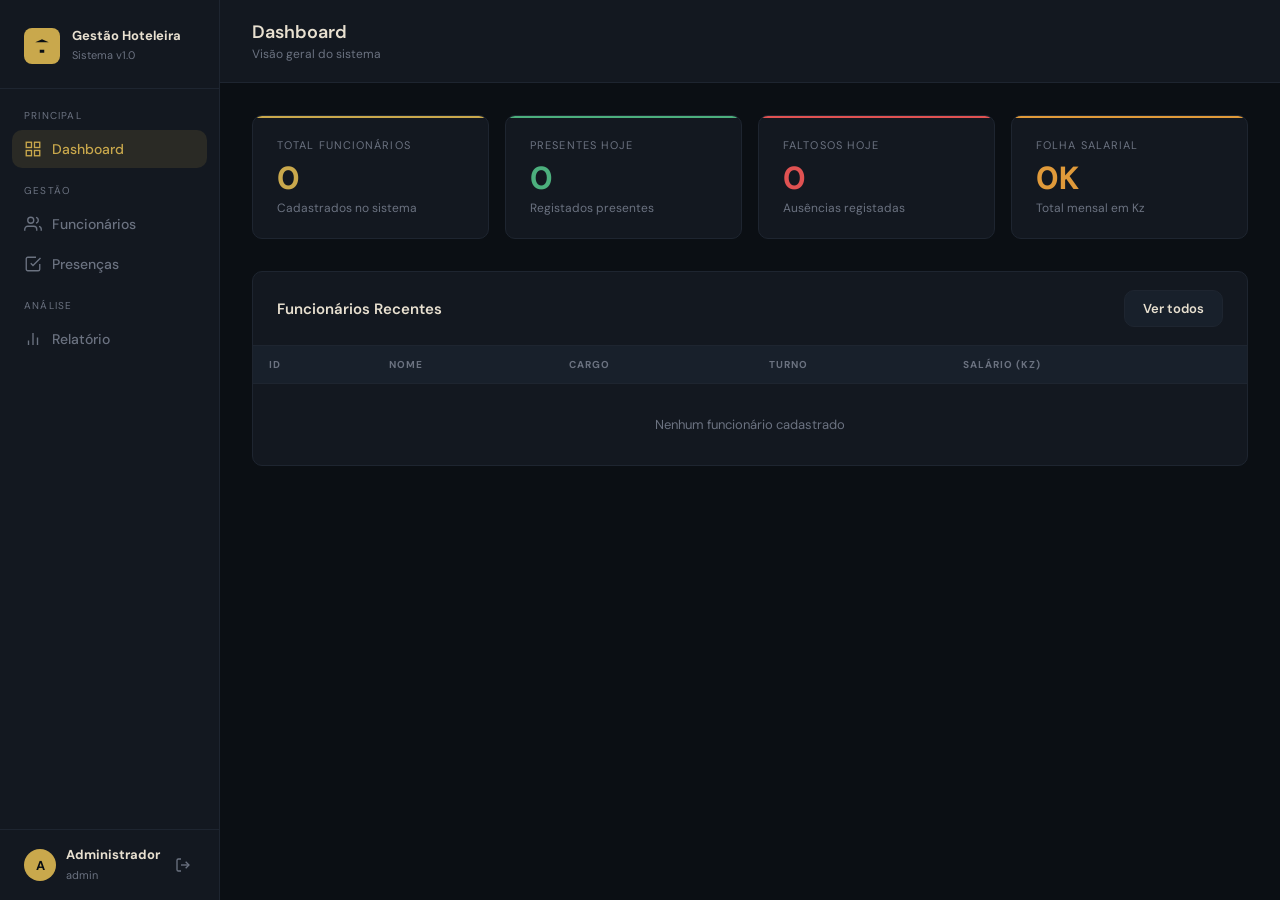
==== dashboard.html @ 61be3314 "Add files via upload FRONT-END" ====
<!DOCTYPE html>
<html lang="pt">
<head>
  <meta charset="UTF-8"/>
  <meta name="viewport" content="width=device-width, initial-scale=1.0"/>
  <title>Gestão Hoteleira — Dashboard</title>
  <link rel="stylesheet" href="dashboard.css"/>
</head>
<body>


<aside class="sidebar">
  <div class="sidebar-brand">
    <div class="brand-icon">
      <svg viewBox="0 0 24 24"><path d="M3 21h18M3 7l9-4 9 4M4 21V7M20 21V7M9 21v-4h6v4"/></svg>
    </div>
    <div class="brand-text">
      <strong>Gestão Hoteleira</strong>
      <span>Sistema v1.0</span>
    </div>
  </div>

  <nav>
    <div class="nav-section">Principal</div>
    <a class="active" onclick="showPage('dashboard', this)">
      <svg viewBox="0 0 24 24"><rect x="3" y="3" width="7" height="7"/><rect x="14" y="3" width="7" height="7"/><rect x="14" y="14" width="7" height="7"/><rect x="3" y="14" width="7" height="7"/></svg>
      Dashboard
    </a>

    <div class="nav-section">Gestão</div>
    <a onclick="showPage('funcionarios', this)">
      <svg viewBox="0 0 24 24"><path d="M17 21v-2a4 4 0 00-4-4H5a4 4 0 00-4 4v2"/><circle cx="9" cy="7" r="4"/><path d="M23 21v-2a4 4 0 00-3-3.87M16 3.13a4 4 0 010 7.75"/></svg>
      Funcionários
    </a>
    <a onclick="showPage('presencas', this)">
      <svg viewBox="0 0 24 24"><path d="M9 11l3 3L22 4"/><path d="M21 12v7a2 2 0 01-2 2H5a2 2 0 01-2-2V5a2 2 0 012-2h11"/></svg>
      Presenças
    </a>

    <div class="nav-section">Análise</div>
    <a onclick="showPage('relatorio', this)">
      <svg viewBox="0 0 24 24"><line x1="18" y1="20" x2="18" y2="10"/><line x1="12" y1="20" x2="12" y2="4"/><line x1="6" y1="20" x2="6" y2="14"/></svg>
      Relatório
    </a>
  </nav>

  <div class="sidebar-user">
    <div class="avatar">A</div>
    <div class="user-info">
      <strong>Administrador</strong>
      <span>admin</span>
    </div>
    <button class="btn-logout" title="Sair" onclick="logout()">
      <svg viewBox="0 0 24 24"><path d="M9 21H5a2 2 0 01-2-2V5a2 2 0 012-2h4"/><polyline points="16 17 21 12 16 7"/><line x1="21" y1="12" x2="9" y2="12"/></svg>
    </button>
  </div>
</aside>

<!-- MAIN-->
<div class="main">

  <!-- TOPBAR -->
  <div class="topbar">
    <div>
      <h1 id="pageTitle">Dashboard</h1>
      <div class="breadcrumb" id="pageCrumb">Visão geral do sistema</div>
    </div>
    <button class="btn btn-primary" id="topActionBtn" onclick="openModal('add')" style="display:none">
      <svg viewBox="0 0 24 24"><line x1="12" y1="5" x2="12" y2="19"/><line x1="5" y1="12" x2="19" y2="12"/></svg>
      Novo Funcionário
    </button>
  </div>

  <div class="content">

    <!-- DASHBOARD  -->
    <div class="page active" id="page-dashboard">
      <div class="stats-grid">
        <div class="stat-card gold">
          <div class="label">Total Funcionários</div>
          <div class="value" id="sc-total">0</div>
          <div class="sub">Cadastrados no sistema</div>
        </div>
        <div class="stat-card green">
          <div class="label">Presentes Hoje</div>
          <div class="value" id="sc-presentes">0</div>
          <div class="sub">Registados presentes</div>
        </div>
        <div class="stat-card red">
          <div class="label">Faltosos Hoje</div>
          <div class="value" id="sc-faltosos">0</div>
          <div class="sub">Ausências registadas</div>
        </div>
        <div class="stat-card warn">
          <div class="label">Folha Salarial</div>
          <div class="value" id="sc-salario">0</div>
          <div class="sub">Total mensal em Kz</div>
        </div>
      </div>

      <div class="panel">
        <div class="panel-head">
          <h2>Funcionários Recentes</h2>
          <button class="btn btn-ghost" onclick="showPage('funcionarios', document.querySelectorAll('nav a')[1])">Ver todos</button>
        </div>
        <div class="table-wrap">
          <table>
            <thead>
              <tr><th>ID</th><th>Nome</th><th>Cargo</th><th>Turno</th><th>Salário (Kz)</th></tr>
            </thead>
            <tbody id="dash-tbody"></tbody>
          </table>
        </div>
      </div>
    </div>

    <!-- FUNCIONÁRIOS -->
    <div class="page" id="page-funcionarios">
      <div class="panel">
        <div class="panel-head">
          <h2>Todos os Funcionários</h2>
          <div style="display:flex;gap:10px;align-items:center;flex-wrap:wrap">
            <div class="search-box">
              <svg viewBox="0 0 24 24"><circle cx="11" cy="11" r="8"/><line x1="21" y1="21" x2="16.65" y2="16.65"/></svg>
              <input type="text" placeholder="Pesquisar…" id="searchInput" oninput="renderTable()"/>
            </div>
            <button class="btn btn-primary" onclick="openModal('add')">
              <svg viewBox="0 0 24 24"><line x1="12" y1="5" x2="12" y2="19"/><line x1="5" y1="12" x2="19" y2="12"/></svg>
              Cadastrar
            </button>
          </div>
        </div>
        <div class="table-wrap">
          <table>
            <thead>
              <tr><th>ID</th><th>Nome</th><th>BI</th><th>Cargo</th><th>Turno</th><th>Salário (Kz)</th><th>Telefone</th><th>Acções</th></tr>
            </thead>
            <tbody id="func-tbody"></tbody>
          </table>
        </div>
      </div>
    </div>

    <!--PRESENÇAS -->
    <div class="page" id="page-presencas">
      <div class="panel" style="margin-bottom:24px">
        <div class="panel-head"><h2>Registar Presença</h2></div>
        <div style="padding:24px;display:flex;gap:12px;flex-wrap:wrap;align-items:flex-end">
          <div class="form-group" style="flex:1;min-width:160px">
            <label>ID do Funcionário</label>
            <input type="number" id="pres-id" placeholder="Ex: 1"/>
          </div>
          <div class="form-group" style="flex:1;min-width:160px">
            <label>Estado</label>
            <select id="pres-estado">
              <option value="Presente">Presente</option>
              <option value="Faltou">Faltou</option>
            </select>
          </div>
          <button class="btn btn-primary" onclick="registrarPresenca()" style="height:42px">Registar</button>
        </div>
      </div>

      <div class="panel">
        <div class="panel-head"><h2>Histórico de Presenças</h2></div>
        <div class="presence-grid" id="pres-grid" style="padding:20px"></div>
      </div>
    </div>

    <!--RELATÓRIO -->
    <div class="page" id="page-relatorio">
      <div class="relatorio-grid" id="rel-grid"></div>
    </div>

  </div><!-- /content -->
</div><!-- /main -->

<!-- MODAL — Cadastrar / Editar Funcionário -->
<div class="modal-overlay" id="modalOverlay" onclick="closeModalOut(event)">
  <div class="modal">
    <div class="modal-head">
      <h3 id="modalTitle">Cadastrar Funcionário</h3>
      <button class="close-btn" onclick="closeModal()">
        <svg viewBox="0 0 24 24"><line x1="18" y1="6" x2="6" y2="18"/><line x1="6" y1="6" x2="18" y2="18"/></svg>
      </button>
    </div>

    <div class="modal-body">
      <div class="form-grid">

        <div class="form-group full">
          <label>Nome Completo</label>
          <input type="text" id="f-nome" placeholder="Ex: João Silva"/>
          <span class="field-error" id="e-nome">Campo obrigatório</span>
        </div>

        <div class="form-group">
          <label>BI <small style="color:var(--muted)">(9núm + 2let + 3núm)</small></label>
          <input type="text" id="f-bi" placeholder="Ex: 003456789LA042" maxlength="14"/>
          <span class="field-error" id="e-bi">BI inválido ou duplicado</span>
        </div>

        <div class="form-group">
          <label>Cargo</label>
          <input type="text" id="f-cargo" placeholder="Ex: Recepcionista"/>
          <span class="field-error" id="e-cargo">Campo obrigatório</span>
        </div>

        <div class="form-group">
          <label>Salário (Kz)</label>
          <input type="number" id="f-salario" placeholder="Ex: 150000" min="1"/>
          <span class="field-error" id="e-salario">Salário inválido</span>
        </div>

        <div class="form-group">
          <label>Telefone <small style="color:var(--muted)">(9 dígitos, inicia 2 ou 9)</small></label>
          <input type="text" id="f-telefone" placeholder="Ex: 923456789" maxlength="9"/>
          <span class="field-error" id="e-telefone">Número inválido ou duplicado</span>
        </div>

        <div class="form-group">
          <label>Turno</label>
          <select id="f-turno">
            <option value="Manhã">Manhã</option>
            <option value="Tarde">Tarde</option>
            <option value="Noite">Noite</option>
            <option value="Rotativo">Rotativo</option>
          </select>
        </div>

      </div>
    </div>

    <div class="modal-foot">
      <button class="btn btn-ghost" onclick="closeModal()">Cancelar</button>
      <button class="btn btn-primary" onclick="salvarFuncionario()">
        <svg viewBox="0 0 24 24"><polyline points="20 6 9 17 4 12"/></svg>
        <span id="btnSalvarLabel">Cadastrar</span>
      </button>
    </div>
  </div>
</div>

<!-- TOAST -->
<div id="toast">
  <span class="dot" id="toast-dot"></span>
  <span id="toast-msg"></span>
</div>

<script src="dashboard.js"></script>
</body>
</html>
---- dashboard.css ----
@import url('https://fonts.googleapis.com/css2?family=Playfair+Display:wght@400;700&family=DM+Sans:wght@300;400;500;600&display=swap');

*, *::before, *::after { box-sizing: border-box; margin: 0; padding: 0; }

:root {
  --bg:       #0b0f14;
  --surface:  #131820;
  --surface2: #18202b;
  --border:   #1e2530;
  --gold:     #c9a84c;
  --gold-dim: #8a6c28;
  --text:     #e8e0d0;
  --muted:    #6b7280;
  --danger:   #e05252;
  --success:  #4caf7d;
  --warn:     #e09a3a;
  --sidebar:  220px;
  --r:        10px;
}

body {
  min-height: 100vh;
  background: var(--bg);
  font-family: 'DM Sans', sans-serif;
  color: var(--text);
  display: flex;
}

/* SIDEBAR */
.sidebar {
  width: var(--sidebar);
  background: var(--surface);
  border-right: 1px solid var(--border);
  display: flex;
  flex-direction: column;
  position: fixed;
  top: 0; left: 0; bottom: 0;
  z-index: 100;
}

.sidebar-brand {
  padding: 28px 24px 24px;
  border-bottom: 1px solid var(--border);
  display: flex;
  align-items: center;
  gap: 12px;
}

.brand-icon {
  width: 36px; height: 36px;
  background: var(--gold);
  border-radius: 8px;
  display: grid;
  place-items: center;
  flex-shrink: 0;
}
.brand-icon svg { width: 18px; fill: #0b0f14; }

.brand-text { line-height: 1.25; }
.brand-text strong { display: block; font-size: 13px; color: var(--text); }
.brand-text span   { font-size: 11px; color: var(--muted); }

nav { flex: 1; padding: 20px 12px; overflow-y: auto; }

.nav-section {
  font-size: 10px;
  letter-spacing: 0.12em;
  text-transform: uppercase;
  color: var(--muted);
  padding: 0 12px;
  margin: 16px 0 8px;
}
.nav-section:first-child { margin-top: 0; }

nav a {
  display: flex;
  align-items: center;
  gap: 10px;
  padding: 10px 12px;
  border-radius: var(--r);
  text-decoration: none;
  color: var(--muted);
  font-size: 14px;
  font-weight: 500;
  cursor: pointer;
  transition: background .15s, color .15s;
  margin-bottom: 2px;
}
nav a svg { width: 18px; stroke: currentColor; fill: none; stroke-width: 1.8; flex-shrink: 0; }
nav a:hover  { background: var(--surface2); color: var(--text); }
nav a.active { background: rgba(201,168,76,.12); color: var(--gold); }

.sidebar-user {
  padding: 16px 24px;
  border-top: 1px solid var(--border);
  display: flex;
  align-items: center;
  gap: 10px;
}

.avatar {
  width: 32px; height: 32px;
  background: var(--gold);
  border-radius: 50%;
  display: grid;
  place-items: center;
  font-size: 13px;
  font-weight: 700;
  color: #0b0f14;
  flex-shrink: 0;
}
.user-info strong { display: block; font-size: 13px; }
.user-info span   { font-size: 11px; color: var(--muted); }

.btn-logout {
  margin-left: auto;
  background: none;
  border: none;
  color: var(--muted);
  cursor: pointer;
  padding: 4px;
  border-radius: 6px;
  display: grid;
  place-items: center;
  transition: color .15s;
}
.btn-logout:hover { color: var(--danger); }
.btn-logout svg { width: 16px; stroke: currentColor; fill: none; stroke-width: 2; }

/* MAIN LAYOUT*/
.main {
  margin-left: var(--sidebar);
  flex: 1;
  display: flex;
  flex-direction: column;
  min-height: 100vh;
}

.topbar {
  padding: 20px 32px;
  border-bottom: 1px solid var(--border);
  display: flex;
  align-items: center;
  justify-content: space-between;
  background: var(--surface);
  position: sticky;
  top: 0;
  z-index: 50;
}
.topbar h1         { font-size: 18px; font-weight: 600; }
.topbar .breadcrumb{ font-size: 12px; color: var(--muted); margin-top: 2px; }

.content { padding: 32px; flex: 1; }

/* BUTTONS*/
.btn {
  display: inline-flex;
  align-items: center;
  gap: 8px;
  padding: 9px 18px;
  border-radius: var(--r);
  font-family: 'DM Sans', sans-serif;
  font-size: 13px;
  font-weight: 600;
  cursor: pointer;
  border: none;
  transition: background .15s, transform .1s;
}
.btn:active { transform: scale(.97); }
.btn svg    { width: 15px; stroke: currentColor; fill: none; stroke-width: 2; }

.btn-primary       { background: var(--gold); color: #0b0f14; }
.btn-primary:hover { background: #dbbf6a; }

.btn-ghost         { background: var(--surface2); color: var(--text); border: 1px solid var(--border); }
.btn-ghost:hover   { border-color: var(--gold); color: var(--gold); }

.btn-danger        { background: rgba(224,82,82,.12); color: var(--danger); border: 1px solid rgba(224,82,82,.2); }
.btn-danger:hover  { background: rgba(224,82,82,.2); }

/* STAT CARDS*/
.stats-grid {
  display: grid;
  grid-template-columns: repeat(auto-fit, minmax(200px, 1fr));
  gap: 16px;
  margin-bottom: 32px;
}

.stat-card {
  background: var(--surface);
  border: 1px solid var(--border);
  border-radius: var(--r);
  padding: 22px 24px;
  position: relative;
  overflow: hidden;
}
.stat-card::before {
  content: '';
  position: absolute;
  top: 0; left: 0; right: 0;
  height: 2px;
}
.stat-card.gold::before  { background: var(--gold); }
.stat-card.green::before { background: var(--success); }
.stat-card.red::before   { background: var(--danger); }
.stat-card.warn::before  { background: var(--warn); }

.stat-card .label { font-size: 11px; letter-spacing: .1em; text-transform: uppercase; color: var(--muted); margin-bottom: 10px; }
.stat-card .value { font-size: 32px; font-weight: 700; line-height: 1; }
.stat-card.gold  .value { color: var(--gold); }
.stat-card.green .value { color: var(--success); }
.stat-card.red   .value { color: var(--danger); }
.stat-card.warn  .value { color: var(--warn); }
.stat-card .sub  { font-size: 12px; color: var(--muted); margin-top: 6px; }

/* PANEL */
.panel {
  background: var(--surface);
  border: 1px solid var(--border);
  border-radius: var(--r);
  overflow: hidden;
}

.panel-head {
  padding: 18px 24px;
  border-bottom: 1px solid var(--border);
  display: flex;
  align-items: center;
  justify-content: space-between;
  gap: 12px;
  flex-wrap: wrap;
}
.panel-head h2 { font-size: 15px; font-weight: 600; }

/* SEARCH */
.search-box {
  display: flex;
  align-items: center;
  gap: 8px;
  background: var(--bg);
  border: 1px solid var(--border);
  border-radius: var(--r);
  padding: 8px 14px;
  font-size: 13px;
  color: var(--muted);
}
.search-box input {
  background: none;
  border: none;
  outline: none;
  color: var(--text);
  font-size: 13px;
  font-family: 'DM Sans', sans-serif;
  width: 180px;
}
.search-box svg { width: 15px; stroke: currentColor; fill: none; stroke-width: 2; flex-shrink: 0; }

/*TABLE */
.table-wrap { overflow-x: auto; }

table { width: 100%; border-collapse: collapse; font-size: 13px; }

th {
  text-align: left;
  padding: 12px 16px;
  font-size: 10px;
  letter-spacing: .1em;
  text-transform: uppercase;
  color: var(--muted);
  background: var(--surface2);
  border-bottom: 1px solid var(--border);
}

td {
  padding: 14px 16px;
  border-bottom: 1px solid var(--border);
  vertical-align: middle;
}
tr:last-child td { border-bottom: none; }
tr:hover td      { background: rgba(255,255,255,.02); }

/*BADGES*/
.badge {
  display: inline-block;
  padding: 3px 10px;
  border-radius: 20px;
  font-size: 11px;
  font-weight: 600;
}
.badge-green { background: rgba(76,175,125,.15); color: var(--success); }
.badge-red   { background: rgba(224,82,82,.12);  color: var(--danger); }
.badge-gold  { background: rgba(201,168,76,.12); color: var(--gold); }

/*ROW ACTIONS*/
.row-actions { display: flex; gap: 8px; }

.icon-btn {
  width: 30px; height: 30px;
  display: grid;
  place-items: center;
  border-radius: 6px;
  border: 1px solid var(--border);
  background: none;
  cursor: pointer;
  color: var(--muted);
  transition: background .15s, color .15s, border-color .15s;
}
.icon-btn svg { width: 14px; stroke: currentColor; fill: none; stroke-width: 2; }
.icon-btn:hover.edit { background: rgba(201,168,76,.12); color: var(--gold); border-color: var(--gold-dim); }
.icon-btn:hover.del  { background: rgba(224,82,82,.12); color: var(--danger); border-color: rgba(224,82,82,.3); }

/* EMPTY STATE */
.empty-state {
  text-align: center;
  padding: 60px 20px;
  color: var(--muted);
}
.empty-state svg { width: 40px; stroke: currentColor; fill: none; stroke-width: 1.2; margin-bottom: 12px; opacity: .4; }
.empty-state p   { font-size: 14px; }

/* MODAL */
.modal-overlay {
  position: fixed;
  inset: 0;
  background: rgba(0,0,0,.7);
  backdrop-filter: blur(4px);
  display: flex;
  align-items: center;
  justify-content: center;
  z-index: 200;
  opacity: 0;
  pointer-events: none;
  transition: opacity .2s;
}
.modal-overlay.open { opacity: 1; pointer-events: all; }

.modal {
  background: var(--surface);
  border: 1px solid var(--border);
  border-radius: 14px;
  width: 520px;
  max-width: 95vw;
  max-height: 90vh;
  overflow-y: auto;
  transform: translateY(20px) scale(.97);
  transition: transform .25s ease;
}
.modal-overlay.open .modal { transform: none; }

.modal-head {
  padding: 24px 28px 20px;
  border-bottom: 1px solid var(--border);
  display: flex;
  align-items: center;
  justify-content: space-between;
}
.modal-head h3 { font-size: 17px; font-weight: 600; }

.close-btn {
  width: 30px; height: 30px;
  background: none;
  border: 1px solid var(--border);
  border-radius: 6px;
  cursor: pointer;
  color: var(--muted);
  display: grid;
  place-items: center;
  transition: color .15s;
}
.close-btn svg { width: 14px; stroke: currentColor; fill: none; stroke-width: 2.5; }
.close-btn:hover { color: var(--text); }

.modal-body { padding: 24px 28px; }
.modal-foot { padding: 0 28px 24px; display: flex; gap: 10px; justify-content: flex-end; }

/*FORM GRID (MODAL)*/
.form-grid { display: grid; grid-template-columns: 1fr 1fr; gap: 16px; }
.form-grid .full { grid-column: 1/-1; }

.form-group { display: flex; flex-direction: column; gap: 6px; }
.form-group label {
  font-size: 11px;
  letter-spacing: .08em;
  text-transform: uppercase;
  color: var(--muted);
}
.form-group input,
.form-group select {
  background: var(--bg);
  border: 1px solid var(--border);
  border-radius: 8px;
  color: var(--text);
  font-family: 'DM Sans', sans-serif;
  font-size: 14px;
  padding: 11px 14px;
  outline: none;
  transition: border-color .2s;
}
.form-group input:focus,
.form-group select:focus { border-color: var(--gold); }
.form-group select option { background: var(--surface); }
.form-group input.err     { border-color: var(--danger); }

.field-error      { font-size: 11px; color: var(--danger); display: none; }
.field-error.show { display: block; }

/*PRESENÇAS CARDS*/
.presence-grid {
  display: grid;
  grid-template-columns: repeat(auto-fill, minmax(260px, 1fr));
  gap: 16px;
}

.presence-card {
  background: var(--surface);
  border: 1px solid var(--border);
  border-radius: var(--r);
  padding: 20px;
  display: flex;
  align-items: center;
  gap: 14px;
}

.p-avatar {
  width: 44px; height: 44px;
  border-radius: 50%;
  display: grid;
  place-items: center;
  font-weight: 700;
  font-size: 16px;
  color: #0b0f14;
  flex-shrink: 0;
}
.p-info strong { display: block; font-size: 14px; margin-bottom: 4px; }
.p-info span   { font-size: 12px; color: var(--muted); }

/* RELATÓRIO GRID */
.relatorio-grid {
  display: grid;
  grid-template-columns: 1fr 1fr;
  gap: 24px;
}

/*PAGES */
.page        { display: none; }
.page.active { display: block; }

/* TOAST */
#toast {
  position: fixed;
  bottom: 28px;
  right: 28px;
  background: var(--surface2);
  border: 1px solid var(--border);
  border-radius: var(--r);
  padding: 14px 20px;
  font-size: 14px;
  color: var(--text);
  display: flex;
  align-items: center;
  gap: 10px;
  z-index: 999;
  transform: translateY(80px);
  opacity: 0;
  transition: transform .3s ease, opacity .3s;
  max-width: 320px;
}
#toast.show { transform: none; opacity: 1; }
#toast .dot { width: 8px; height: 8px; border-radius: 50%; flex-shrink: 0; }

/* RESPONSIVE */
@media (max-width: 768px) {
  .sidebar          { display: none; }
  .main             { margin-left: 0; }
  .content          { padding: 20px; }
  .form-grid        { grid-template-columns: 1fr; }
  .relatorio-grid   { grid-template-columns: 1fr; }
}
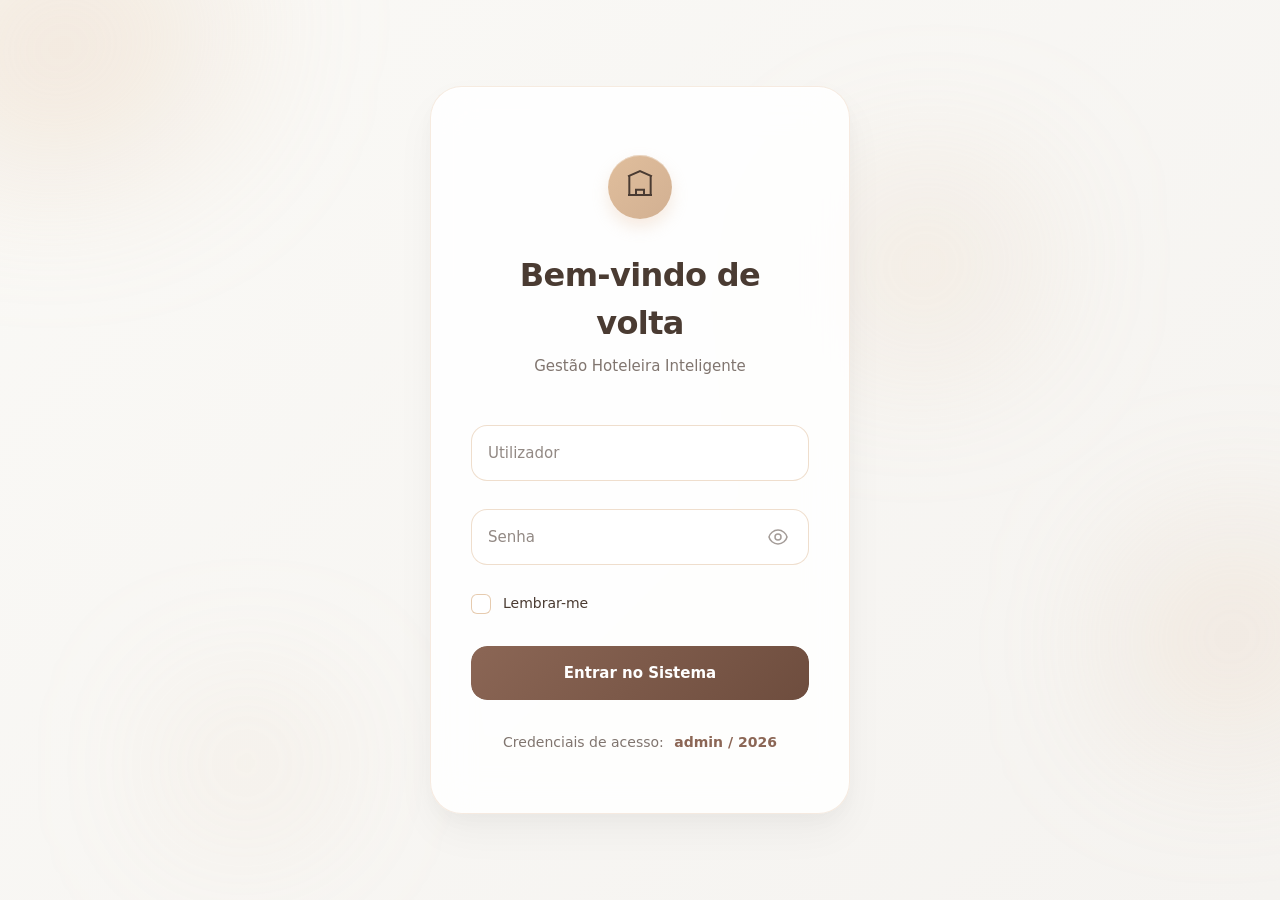
==== commit 3e50dadb: "Add files via upload" ====
--- a/dashboard.html
+++ b/dashboard.html
@@ -8,7 +8,6 @@
 </head>
 <body>
 
-
 <aside class="sidebar">
   <div class="sidebar-brand">
     <div class="brand-icon">
@@ -56,7 +55,7 @@
   </div>
 </aside>
 
-<!-- MAIN-->
+<!-- MAIN -->
 <div class="main">
 
   <!-- TOPBAR -->
@@ -73,7 +72,7 @@
 
   <div class="content">
 
-    <!-- DASHBOARD  -->
+    <!-- DASHBOARD -->
     <div class="page active" id="page-dashboard">
       <div class="stats-grid">
         <div class="stat-card gold">
@@ -141,7 +140,7 @@
       </div>
     </div>
 
-    <!--PRESENÇAS -->
+    <!-- PRESENÇAS -->
     <div class="page" id="page-presencas">
       <div class="panel" style="margin-bottom:24px">
         <div class="panel-head"><h2>Registar Presença</h2></div>
@@ -167,8 +166,14 @@
       </div>
     </div>
 
-    <!--RELATÓRIO -->
+    <!-- RELATÓRIO -->
     <div class="page" id="page-relatorio">
+      <div style="display:flex;justify-content:flex-end;margin-bottom:20px">
+        <button class="btn btn-primary" onclick="exportarPDF()">
+          <svg viewBox="0 0 24 24"><path d="M21 15v4a2 2 0 01-2 2H5a2 2 0 01-2-2v-4"/><polyline points="7 10 12 15 17 10"/><line x1="12" y1="15" x2="12" y2="3"/></svg>
+          Exportar PDF
+        </button>
+      </div>
       <div class="relatorio-grid" id="rel-grid"></div>
     </div>
 
@@ -249,4 +254,4 @@
 
 <script src="dashboard.js"></script>
 </body>
-</html>
+</html>
--- a/dashboard.css
+++ b/dashboard.css
@@ -1,23 +1,22 @@
-
-
 @import url('https://fonts.googleapis.com/css2?family=Playfair+Display:wght@400;700&family=DM+Sans:wght@300;400;500;600&display=swap');
 
 *, *::before, *::after { box-sizing: border-box; margin: 0; padding: 0; }
 
 :root {
-  --bg:       #0b0f14;
-  --surface:  #131820;
-  --surface2: #18202b;
-  --border:   #1e2530;
-  --gold:     #c9a84c;
-  --gold-dim: #8a6c28;
-  --text:     #e8e0d0;
-  --muted:    #6b7280;
-  --danger:   #e05252;
-  --success:  #4caf7d;
-  --warn:     #e09a3a;
+  /* Paleta Luxo Minimalista */
+  --bg:       #FAF9F6; /* Fundo Principal - Creme */
+  --surface:  #FFFFFF; /* Fundo dos Painéis/Cartões */
+  --surface2: #F5F3F0; /* Fundo secundário (Hovers e headers de tabela) */
+  --border:   rgba(224, 190, 156, 0.4); /* Bordos Bege/Areia */
+  --gold:     #8B6655; /* Destaque principal - Castanho Cobre */
+  --gold-dim: #6E4D3E; /* Cobre Escuro para hovers */
+  --text:     #4A3B32; /* Texto Principal - Castanho Cinza Escuro */
+  --muted:    rgba(74, 59, 50, 0.6); /* Texto Secundário */
+  --danger:   #D32F2F; /* Vermelho ajustado para leitura no claro */
+  --success:  #2E7D32; /* Verde ajustado para leitura no claro */
+  --warn:     #F57C00; /* Laranja/Amarelo de aviso */
   --sidebar:  220px;
-  --r:        10px;
+  --r:        12px; /* Arredondamento ligeiramente mais suave */
 }
 
 body {
@@ -38,6 +37,7 @@
   position: fixed;
   top: 0; left: 0; bottom: 0;
   z-index: 100;
+  box-shadow: 2px 0 24px rgba(0, 0, 0, 0.02);
 }
 
 .sidebar-brand {
@@ -55,8 +55,9 @@
   display: grid;
   place-items: center;
   flex-shrink: 0;
-}
-.brand-icon svg { width: 18px; fill: #0b0f14; }
+  box-shadow: 0 4px 8px rgba(139, 102, 85, 0.2);
+}
+.brand-icon svg { width: 18px; fill: #FFFFFF; }
 
 .brand-text { line-height: 1.25; }
 .brand-text strong { display: block; font-size: 13px; color: var(--text); }
@@ -90,7 +91,7 @@
 }
 nav a svg { width: 18px; stroke: currentColor; fill: none; stroke-width: 1.8; flex-shrink: 0; }
 nav a:hover  { background: var(--surface2); color: var(--text); }
-nav a.active { background: rgba(201,168,76,.12); color: var(--gold); }
+nav a.active { background: rgba(139, 102, 85, 0.08); color: var(--gold); }
 
 .sidebar-user {
   padding: 16px 24px;
@@ -108,10 +109,11 @@
   place-items: center;
   font-size: 13px;
   font-weight: 700;
-  color: #0b0f14;
+  color: #FFFFFF;
   flex-shrink: 0;
-}
-.user-info strong { display: block; font-size: 13px; }
+  box-shadow: 0 2px 6px rgba(139, 102, 85, 0.2);
+}
+.user-info strong { display: block; font-size: 13px; color: var(--text); }
 .user-info span   { font-size: 11px; color: var(--muted); }
 
 .btn-logout {
@@ -124,12 +126,12 @@
   border-radius: 6px;
   display: grid;
   place-items: center;
-  transition: color .15s;
-}
-.btn-logout:hover { color: var(--danger); }
+  transition: color .15s, background .15s;
+}
+.btn-logout:hover { color: var(--danger); background: rgba(211, 47, 47, 0.08); }
 .btn-logout svg { width: 16px; stroke: currentColor; fill: none; stroke-width: 2; }
 
-/* MAIN LAYOUT*/
+/* MAIN LAYOUT */
 .main {
   margin-left: var(--sidebar);
   flex: 1;
@@ -148,13 +150,14 @@
   position: sticky;
   top: 0;
   z-index: 50;
-}
-.topbar h1         { font-size: 18px; font-weight: 600; }
+  box-shadow: 0 4px 20px rgba(0, 0, 0, 0.01);
+}
+.topbar h1         { font-size: 18px; font-weight: 600; color: var(--text); }
 .topbar .breadcrumb{ font-size: 12px; color: var(--muted); margin-top: 2px; }
 
 .content { padding: 32px; flex: 1; }
 
-/* BUTTONS*/
+/* BUTTONS */
 .btn {
   display: inline-flex;
   align-items: center;
@@ -166,21 +169,21 @@
   font-weight: 600;
   cursor: pointer;
   border: none;
-  transition: background .15s, transform .1s;
+  transition: all .2s;
 }
 .btn:active { transform: scale(.97); }
 .btn svg    { width: 15px; stroke: currentColor; fill: none; stroke-width: 2; }
 
-.btn-primary       { background: var(--gold); color: #0b0f14; }
-.btn-primary:hover { background: #dbbf6a; }
-
-.btn-ghost         { background: var(--surface2); color: var(--text); border: 1px solid var(--border); }
-.btn-ghost:hover   { border-color: var(--gold); color: var(--gold); }
-
-.btn-danger        { background: rgba(224,82,82,.12); color: var(--danger); border: 1px solid rgba(224,82,82,.2); }
-.btn-danger:hover  { background: rgba(224,82,82,.2); }
-
-/* STAT CARDS*/
+.btn-primary       { background: var(--gold); color: #FFFFFF; box-shadow: 0 4px 12px rgba(139, 102, 85, 0.2); }
+.btn-primary:hover { background: var(--gold-dim); box-shadow: 0 6px 16px rgba(139, 102, 85, 0.3); }
+
+.btn-ghost         { background: var(--surface); color: var(--text); border: 1.5px solid var(--border); }
+.btn-ghost:hover   { border-color: var(--gold); color: var(--gold); background: rgba(139, 102, 85, 0.04); }
+
+.btn-danger        { background: rgba(211, 47, 47, 0.08); color: var(--danger); border: 1.5px solid rgba(211, 47, 47, 0.2); }
+.btn-danger:hover  { background: rgba(211, 47, 47, 0.15); }
+
+/* STAT CARDS */
 .stats-grid {
   display: grid;
   grid-template-columns: repeat(auto-fit, minmax(200px, 1fr));
@@ -195,19 +198,20 @@
   padding: 22px 24px;
   position: relative;
   overflow: hidden;
+  box-shadow: 0 4px 16px rgba(0, 0, 0, 0.02);
 }
 .stat-card::before {
   content: '';
   position: absolute;
   top: 0; left: 0; right: 0;
-  height: 2px;
+  height: 3px;
 }
 .stat-card.gold::before  { background: var(--gold); }
 .stat-card.green::before { background: var(--success); }
 .stat-card.red::before   { background: var(--danger); }
 .stat-card.warn::before  { background: var(--warn); }
 
-.stat-card .label { font-size: 11px; letter-spacing: .1em; text-transform: uppercase; color: var(--muted); margin-bottom: 10px; }
+.stat-card .label { font-size: 11px; letter-spacing: .1em; text-transform: uppercase; color: var(--muted); margin-bottom: 10px; font-weight: 600;}
 .stat-card .value { font-size: 32px; font-weight: 700; line-height: 1; }
 .stat-card.gold  .value { color: var(--gold); }
 .stat-card.green .value { color: var(--success); }
@@ -221,6 +225,7 @@
   border: 1px solid var(--border);
   border-radius: var(--r);
   overflow: hidden;
+  box-shadow: 0 8px 24px rgba(0, 0, 0, 0.02);
 }
 
 .panel-head {
@@ -231,8 +236,9 @@
   justify-content: space-between;
   gap: 12px;
   flex-wrap: wrap;
-}
-.panel-head h2 { font-size: 15px; font-weight: 600; }
+  background: var(--surface);
+}
+.panel-head h2 { font-size: 15px; font-weight: 600; color: var(--text); }
 
 /* SEARCH */
 .search-box {
@@ -240,12 +246,14 @@
   align-items: center;
   gap: 8px;
   background: var(--bg);
-  border: 1px solid var(--border);
+  border: 1.5px solid var(--border);
   border-radius: var(--r);
   padding: 8px 14px;
   font-size: 13px;
   color: var(--muted);
-}
+  transition: border-color .2s;
+}
+.search-box:focus-within { border-color: var(--gold); }
 .search-box input {
   background: none;
   border: none;
@@ -255,61 +263,63 @@
   font-family: 'DM Sans', sans-serif;
   width: 180px;
 }
+.search-box input::placeholder { color: var(--muted); }
 .search-box svg { width: 15px; stroke: currentColor; fill: none; stroke-width: 2; flex-shrink: 0; }
 
-/*TABLE */
+/* TABLE */
 .table-wrap { overflow-x: auto; }
 
 table { width: 100%; border-collapse: collapse; font-size: 13px; }
 
 th {
   text-align: left;
-  padding: 12px 16px;
+  padding: 14px 16px;
   font-size: 10px;
   letter-spacing: .1em;
   text-transform: uppercase;
   color: var(--muted);
   background: var(--surface2);
   border-bottom: 1px solid var(--border);
+  font-weight: 600;
 }
 
 td {
-  padding: 14px 16px;
+  padding: 16px;
   border-bottom: 1px solid var(--border);
   vertical-align: middle;
 }
 tr:last-child td { border-bottom: none; }
-tr:hover td      { background: rgba(255,255,255,.02); }
-
-/*BADGES*/
+tr:hover td      { background: rgba(139, 102, 85, 0.03); } /* Fundo suave Cobre ao passar o rato */
+
+/* BADGES */
 .badge {
   display: inline-block;
-  padding: 3px 10px;
+  padding: 4px 12px;
   border-radius: 20px;
   font-size: 11px;
   font-weight: 600;
 }
-.badge-green { background: rgba(76,175,125,.15); color: var(--success); }
-.badge-red   { background: rgba(224,82,82,.12);  color: var(--danger); }
-.badge-gold  { background: rgba(201,168,76,.12); color: var(--gold); }
-
-/*ROW ACTIONS*/
+.badge-green { background: rgba(46, 125, 50, 0.1); color: var(--success); }
+.badge-red   { background: rgba(211, 47, 47, 0.1);  color: var(--danger); }
+.badge-gold  { background: rgba(139, 102, 85, 0.1); color: var(--gold); }
+
+/* ROW ACTIONS */
 .row-actions { display: flex; gap: 8px; }
 
 .icon-btn {
-  width: 30px; height: 30px;
+  width: 32px; height: 32px;
   display: grid;
   place-items: center;
-  border-radius: 6px;
-  border: 1px solid var(--border);
-  background: none;
+  border-radius: 8px;
+  border: 1.5px solid transparent;
+  background: var(--surface2);
   cursor: pointer;
   color: var(--muted);
-  transition: background .15s, color .15s, border-color .15s;
+  transition: all .2s;
 }
 .icon-btn svg { width: 14px; stroke: currentColor; fill: none; stroke-width: 2; }
-.icon-btn:hover.edit { background: rgba(201,168,76,.12); color: var(--gold); border-color: var(--gold-dim); }
-.icon-btn:hover.del  { background: rgba(224,82,82,.12); color: var(--danger); border-color: rgba(224,82,82,.3); }
+.icon-btn:hover.edit { background: rgba(139, 102, 85, 0.1); color: var(--gold); border-color: rgba(139, 102, 85, 0.2); }
+.icon-btn:hover.del  { background: rgba(211, 47, 47, 0.1); color: var(--danger); border-color: rgba(211, 47, 47, 0.2); }
 
 /* EMPTY STATE */
 .empty-state {
@@ -317,35 +327,36 @@
   padding: 60px 20px;
   color: var(--muted);
 }
-.empty-state svg { width: 40px; stroke: currentColor; fill: none; stroke-width: 1.2; margin-bottom: 12px; opacity: .4; }
+.empty-state svg { width: 40px; stroke: currentColor; fill: none; stroke-width: 1.2; margin-bottom: 12px; opacity: .6; }
 .empty-state p   { font-size: 14px; }
 
 /* MODAL */
 .modal-overlay {
   position: fixed;
   inset: 0;
-  background: rgba(0,0,0,.7);
-  backdrop-filter: blur(4px);
+  background: rgba(74, 59, 50, 0.3); /* Sombra quente e luxuosa */
+  backdrop-filter: blur(8px);
   display: flex;
   align-items: center;
   justify-content: center;
   z-index: 200;
   opacity: 0;
   pointer-events: none;
-  transition: opacity .2s;
+  transition: opacity .3s ease;
 }
 .modal-overlay.open { opacity: 1; pointer-events: all; }
 
 .modal {
   background: var(--surface);
   border: 1px solid var(--border);
-  border-radius: 14px;
+  border-radius: 20px;
   width: 520px;
   max-width: 95vw;
   max-height: 90vh;
   overflow-y: auto;
   transform: translateY(20px) scale(.97);
-  transition: transform .25s ease;
+  transition: transform .3s cubic-bezier(0.16, 1, 0.3, 1);
+  box-shadow: 0 24px 48px rgba(74, 59, 50, 0.15);
 }
 .modal-overlay.open .modal { transform: none; }
 
@@ -356,26 +367,26 @@
   align-items: center;
   justify-content: space-between;
 }
-.modal-head h3 { font-size: 17px; font-weight: 600; }
+.modal-head h3 { font-size: 17px; font-weight: 600; color: var(--text); }
 
 .close-btn {
   width: 30px; height: 30px;
-  background: none;
-  border: 1px solid var(--border);
-  border-radius: 6px;
+  background: var(--surface2);
+  border: 1px solid transparent;
+  border-radius: 8px;
   cursor: pointer;
   color: var(--muted);
   display: grid;
   place-items: center;
-  transition: color .15s;
+  transition: all .2s;
 }
 .close-btn svg { width: 14px; stroke: currentColor; fill: none; stroke-width: 2.5; }
-.close-btn:hover { color: var(--text); }
+.close-btn:hover { color: var(--text); background: var(--border); }
 
 .modal-body { padding: 24px 28px; }
 .modal-foot { padding: 0 28px 24px; display: flex; gap: 10px; justify-content: flex-end; }
 
-/*FORM GRID (MODAL)*/
+/* FORM GRID (MODAL) */
 .form-grid { display: grid; grid-template-columns: 1fr 1fr; gap: 16px; }
 .form-grid .full { grid-column: 1/-1; }
 
@@ -385,28 +396,29 @@
   letter-spacing: .08em;
   text-transform: uppercase;
   color: var(--muted);
+  font-weight: 600;
 }
 .form-group input,
 .form-group select {
   background: var(--bg);
-  border: 1px solid var(--border);
-  border-radius: 8px;
+  border: 1.5px solid var(--border);
+  border-radius: 10px;
   color: var(--text);
   font-family: 'DM Sans', sans-serif;
   font-size: 14px;
-  padding: 11px 14px;
+  padding: 12px 14px;
   outline: none;
-  transition: border-color .2s;
+  transition: all .2s;
 }
 .form-group input:focus,
-.form-group select:focus { border-color: var(--gold); }
+.form-group select:focus { border-color: var(--gold); box-shadow: 0 0 0 3px rgba(139, 102, 85, 0.1); background: var(--surface); }
 .form-group select option { background: var(--surface); }
 .form-group input.err     { border-color: var(--danger); }
 
-.field-error      { font-size: 11px; color: var(--danger); display: none; }
+.field-error      { font-size: 11px; color: var(--danger); display: none; margin-top: 4px; }
 .field-error.show { display: block; }
 
-/*PRESENÇAS CARDS*/
+/* PRESENÇAS CARDS */
 .presence-grid {
   display: grid;
   grid-template-columns: repeat(auto-fill, minmax(260px, 1fr));
@@ -421,6 +433,7 @@
   display: flex;
   align-items: center;
   gap: 14px;
+  box-shadow: 0 4px 12px rgba(0,0,0,0.02);
 }
 
 .p-avatar {
@@ -430,10 +443,12 @@
   place-items: center;
   font-weight: 700;
   font-size: 16px;
-  color: #0b0f14;
+  color: #FFFFFF;
+  background: var(--gold);
   flex-shrink: 0;
-}
-.p-info strong { display: block; font-size: 14px; margin-bottom: 4px; }
+  box-shadow: 0 2px 8px rgba(139, 102, 85, 0.2);
+}
+.p-info strong { display: block; font-size: 14px; margin-bottom: 4px; color: var(--text); }
 .p-info span   { font-size: 12px; color: var(--muted); }
 
 /* RELATÓRIO GRID */
@@ -443,16 +458,21 @@
   gap: 24px;
 }
 
-/*PAGES */
+/* PAGES */
 .page        { display: none; }
-.page.active { display: block; }
+.page.active { display: block; animation: fadeIn 0.4s ease; }
+
+@keyframes fadeIn {
+  from { opacity: 0; transform: translateY(10px); }
+  to { opacity: 1; transform: translateY(0); }
+}
 
 /* TOAST */
 #toast {
   position: fixed;
   bottom: 28px;
   right: 28px;
-  background: var(--surface2);
+  background: var(--surface);
   border: 1px solid var(--border);
   border-radius: var(--r);
   padding: 14px 20px;
@@ -464,11 +484,12 @@
   z-index: 999;
   transform: translateY(80px);
   opacity: 0;
-  transition: transform .3s ease, opacity .3s;
+  transition: transform .3s cubic-bezier(0.16, 1, 0.3, 1), opacity .3s;
   max-width: 320px;
+  box-shadow: 0 12px 24px rgba(74, 59, 50, 0.1);
 }
 #toast.show { transform: none; opacity: 1; }
-#toast .dot { width: 8px; height: 8px; border-radius: 50%; flex-shrink: 0; }
+#toast .dot { width: 8px; height: 8px; border-radius: 50%; flex-shrink: 0; background: var(--gold); }
 
 /* RESPONSIVE */
 @media (max-width: 768px) {
@@ -477,4 +498,4 @@
   .content          { padding: 20px; }
   .form-grid        { grid-template-columns: 1fr; }
   .relatorio-grid   { grid-template-columns: 1fr; }
-}
+}
